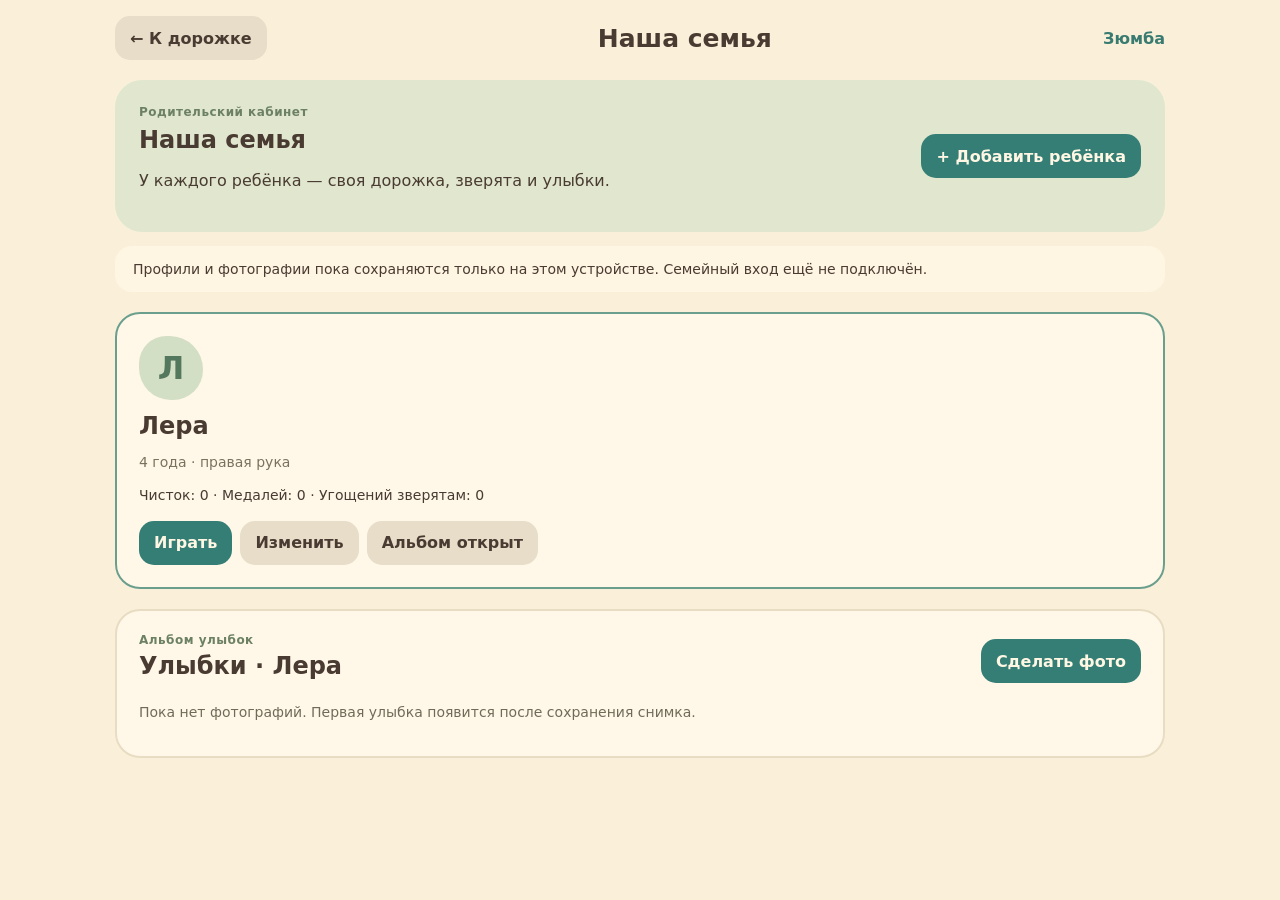
==== cabinet.html @ 2bf00438 "Add device family profiles and smile album with local cartoon photo effects" ====
<!doctype html><html lang="ru"><head><meta charset="utf-8"><meta name="viewport" content="width=device-width,initial-scale=1,viewport-fit=cover"><meta name="theme-color" content="#faf0d9"><title>Зюмба — наша семья</title><link rel="stylesheet" href="cabinet.css?v=14"></head><body><header><a href="./?v=14">← К дорожке</a><h1>Наша семья</h1><span>Зюмба</span></header><main>
<section class="welcome"><div><p class="eyebrow">Родительский кабинет</p><h2 id="family-title">Наша семья</h2><p>У каждого ребёнка — своя дорожка, зверята и улыбки.</p></div><button id="add-child" class="primary">+ Добавить ребёнка</button></section>
<p id="family-status" role="status" class="notice">Профили и фотографии пока сохраняются только на этом устройстве. Семейный вход ещё не подключён.</p><section id="children" class="children" aria-label="Дети"></section>
<section id="editor" class="card" hidden><h2 id="editor-title">Новый профиль</h2><form id="child-form"><label>Имя ребёнка<input id="child-name" required maxlength="30" autocomplete="off"></label><label>Возраст<input id="child-age" required type="number" min="2" max="7" value="4"></label><label>Какой рукой удобнее чистить?<select id="child-hand"><option value="right">Правой</option><option value="left">Левой</option><option value="both">Обеими / пока не знаем</option></select></label><div class="actions"><button class="primary" type="submit">Сохранить профиль</button><button id="cancel-edit" type="button">Отмена</button></div><p id="edit-status" role="status"></p></form></section>
<section class="card album"><div class="album-heading"><div><p class="eyebrow">Альбом улыбок</p><h2 id="album-title">Улыбки</h2></div><a class="primary" href="photo.html">Сделать фото</a></div><p id="album-status" role="status">Здесь будут подтверждённые фотографии выбранного ребёнка.</p><div id="album-grid"></div></section>
</main><script src="family.js?v=14"></script><script src="album.js?v=14"></script><script src="cabinet.js?v=14"></script></body></html>
---- cabinet.css ----
:root{font-family:ui-rounded,'Trebuchet MS',system-ui,sans-serif;color:#493b31;background:#faf0d9}*{box-sizing:border-box}body{margin:0;padding:16px max(18px,env(safe-area-inset-right)) 30px max(18px,env(safe-area-inset-left))}header,main{max-width:1050px;margin:auto}header{display:flex;align-items:center;justify-content:space-between;gap:12px;margin-bottom:20px}header span{font-weight:900;color:#397b71}h1{font-size:25px;margin:0}h2{font-size:24px;margin:5px 0 10px}.eyebrow{font-size:12px;letter-spacing:.04em;font-weight:800;color:#6c8163;margin:0}button,a{font:inherit;font-weight:750;border:0;border-radius:15px;padding:11px 15px;min-height:44px;background:#e7ddc8;color:#493b31;text-decoration:none;cursor:pointer;display:inline-flex;align-items:center;justify-content:center}button:focus-visible,a:focus-visible,input:focus-visible,select:focus-visible{outline:3px solid #4b958d;outline-offset:3px}.primary{background:#347e75;color:#fff7e4}.welcome{padding:24px;background:#e1e7cf;border-radius:27px;display:flex;align-items:center;justify-content:space-between;gap:15px}.welcome p{line-height:1.4}.notice{font-size:14px;background:#fff5e3;padding:13px 18px;border-radius:17px;line-height:1.45}.children{display:grid;grid-template-columns:repeat(auto-fit,minmax(255px,1fr));gap:16px;margin:20px 0}.child-card,.card{background:#fff8e9;border:2px solid #e8dcc2;border-radius:25px;padding:22px}.child-card.selected{border-color:#6b9f8d}.child-avatar{width:64px;height:64px;border-radius:43% 52% 47% 50%;display:grid;place-items:center;background:#d3dfc4;color:#54785d;font-size:32px;font-weight:900}.child-card h2{margin-top:12px}.child-meta{font-size:14px;color:#7a725e}.child-stats{font-size:14px;line-height:1.6;margin:14px 0}.actions{display:flex;gap:8px;flex-wrap:wrap}.card{margin-top:20px}form{display:grid;grid-template-columns:2fr 1fr 2fr;gap:14px}form label{display:grid;gap:8px;font-size:14px;font-weight:700}input,select{font:inherit;background:#fffdf4;color:#493b31;border:1px solid #d4c4a5;border-radius:12px;padding:10px;min-height:44px;width:100%}form .actions,form p{grid-column:1/-1}.album-heading{display:flex;align-items:center;justify-content:space-between;gap:12px}#album-status{font-size:14px;color:#706b59}#album-grid{display:grid;grid-template-columns:repeat(auto-fill,minmax(150px,1fr));gap:12px}figure{margin:0;padding:7px;background:#f4ebd8;border-radius:16px}figure img{width:100%;aspect-ratio:4/3;object-fit:cover;border-radius:11px}figcaption{font-size:12px;padding:6px 2px}figure a{font-size:12px;padding:7px 10px;min-height:36px}[hidden]{display:none!important}@media(max-width:600px){body{padding:12px}header span{display:none}h1{font-size:21px}.welcome{align-items:flex-start;flex-direction:column;padding:20px}form{grid-template-columns:1fr}.album-heading{align-items:flex-start}h2{font-size:22px}.card,.child-card{padding:17px}}

.album-photo{display:block;padding:0;min-height:0;background:transparent}.album-photo img{display:block;object-fit:contain}
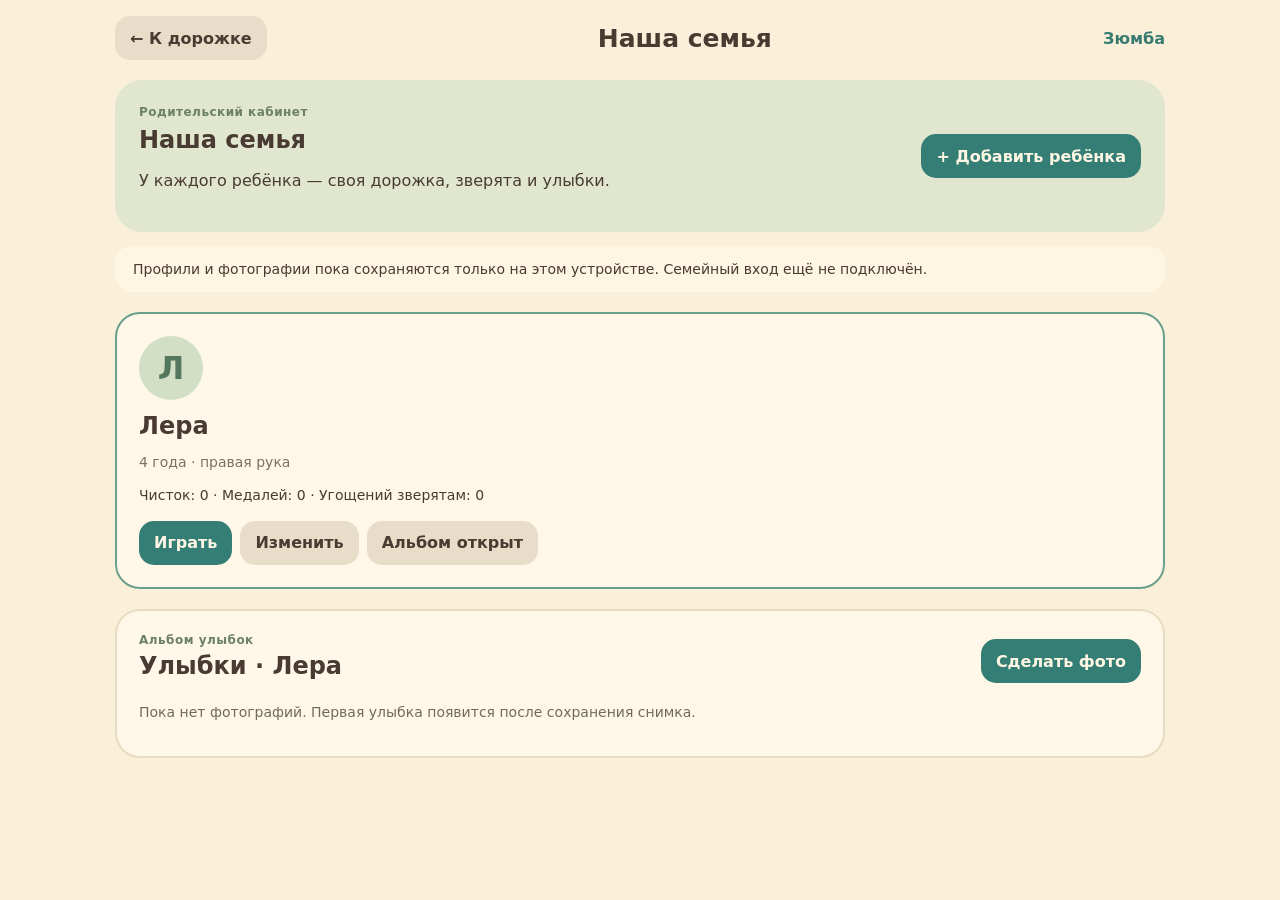
==== commit 27ddee6d: "Add recorded voice cues, daily golden rewards and adjustable profile photo crop" ====
--- a/cabinet.html
+++ b/cabinet.html
@@ -1,6 +1,6 @@
-<!doctype html><html lang="ru"><head><meta charset="utf-8"><meta name="viewport" content="width=device-width,initial-scale=1,viewport-fit=cover"><meta name="theme-color" content="#faf0d9"><title>Зюмба — наша семья</title><link rel="stylesheet" href="cabinet.css?v=14"></head><body><header><a href="./?v=14">← К дорожке</a><h1>Наша семья</h1><span>Зюмба</span></header><main>
+<!doctype html><html lang="ru"><head><meta charset="utf-8"><meta name="viewport" content="width=device-width,initial-scale=1,viewport-fit=cover"><meta name="theme-color" content="#faf0d9"><title>Зюмба — наша семья</title><link rel="stylesheet" href="cabinet.css?v=16"></head><body><header><a href="./?v=16">← К дорожке</a><h1>Наша семья</h1><span>Зюмба</span></header><main>
 <section class="welcome"><div><p class="eyebrow">Родительский кабинет</p><h2 id="family-title">Наша семья</h2><p>У каждого ребёнка — своя дорожка, зверята и улыбки.</p></div><button id="add-child" class="primary">+ Добавить ребёнка</button></section>
 <p id="family-status" role="status" class="notice">Профили и фотографии пока сохраняются только на этом устройстве. Семейный вход ещё не подключён.</p><section id="children" class="children" aria-label="Дети"></section>
-<section id="editor" class="card" hidden><h2 id="editor-title">Новый профиль</h2><form id="child-form"><label>Имя ребёнка<input id="child-name" required maxlength="30" autocomplete="off"></label><label>Возраст<input id="child-age" required type="number" min="2" max="7" value="4"></label><label>Какой рукой удобнее чистить?<select id="child-hand"><option value="right">Правой</option><option value="left">Левой</option><option value="both">Обеими / пока не знаем</option></select></label><div class="actions"><button class="primary" type="submit">Сохранить профиль</button><button id="cancel-edit" type="button">Отмена</button></div><p id="edit-status" role="status"></p></form></section>
+<section id="editor" class="card" hidden><h2 id="editor-title">Новый профиль</h2><form id="child-form"><label>Имя ребёнка<input id="child-name" required maxlength="30" autocomplete="off"></label><div class="avatar-editor"><div id="avatar-preview" class="child-avatar">☺</div><div><strong>Фото профиля</strong><p>Отдельно от альбома улыбок. В центре снимка должно быть лицо.</p><button id="choose-avatar" type="button">Загрузить / заменить фото</button><input id="avatar-file" type="file" accept="image/*" hidden></div></div><label>Дата рождения<input id="child-birthday" type="date" min="1900-01-01"><small>Поздравим в приложении в день рождения по Москве.</small></label><label>Возраст<input id="child-age" required type="number" min="0" max="130" value="4"><small>При указанной дате считаем автоматически.</small></label><label>Какой рукой удобнее чистить?<select id="child-hand"><option value="right">Правой</option><option value="left">Левой</option><option value="both">Обеими / пока не знаем</option></select></label><div class="actions"><button class="primary" type="submit">Сохранить профиль</button><button id="cancel-edit" type="button">Отмена</button></div><p id="edit-status" role="status"></p></form></section>
 <section class="card album"><div class="album-heading"><div><p class="eyebrow">Альбом улыбок</p><h2 id="album-title">Улыбки</h2></div><a class="primary" href="photo.html">Сделать фото</a></div><p id="album-status" role="status">Здесь будут подтверждённые фотографии выбранного ребёнка.</p><div id="album-grid"></div></section>
-</main><script src="family.js?v=14"></script><script src="album.js?v=14"></script><script src="cabinet.js?v=14"></script></body></html>
+</main><dialog id="avatar-crop" aria-labelledby="crop-title"><h2 id="crop-title">Выбери лицо для аватара</h2><p>Передвигай фотографию пальцем. В профиль попадёт только область внутри круга.</p><div class="crop-window"><canvas id="crop-canvas" width="320" height="320" tabindex="0" aria-label="Область аватара. Двигай фото пальцем или стрелками клавиатуры."></canvas><span class="crop-mask" aria-hidden="true"></span></div><label for="crop-zoom">Приблизить фото <output id="crop-percent">100%</output></label><input id="crop-zoom" type="range" min="100" max="500" value="100"><div class="actions"><button id="crop-save" class="primary">Выбрать область</button><button id="crop-cancel">Отмена</button></div></dialog><script src="family.js?v=16"></script><script src="avatar.js?v=16"></script><script src="album.js?v=16"></script><script src="avatar-crop.js?v=16"></script><script src="cabinet.js?v=16"></script></body></html>
--- a/cabinet.css
+++ b/cabinet.css
@@ -1,3 +1,9 @@
 :root{font-family:ui-rounded,'Trebuchet MS',system-ui,sans-serif;color:#493b31;background:#faf0d9}*{box-sizing:border-box}body{margin:0;padding:16px max(18px,env(safe-area-inset-right)) 30px max(18px,env(safe-area-inset-left))}header,main{max-width:1050px;margin:auto}header{display:flex;align-items:center;justify-content:space-between;gap:12px;margin-bottom:20px}header span{font-weight:900;color:#397b71}h1{font-size:25px;margin:0}h2{font-size:24px;margin:5px 0 10px}.eyebrow{font-size:12px;letter-spacing:.04em;font-weight:800;color:#6c8163;margin:0}button,a{font:inherit;font-weight:750;border:0;border-radius:15px;padding:11px 15px;min-height:44px;background:#e7ddc8;color:#493b31;text-decoration:none;cursor:pointer;display:inline-flex;align-items:center;justify-content:center}button:focus-visible,a:focus-visible,input:focus-visible,select:focus-visible{outline:3px solid #4b958d;outline-offset:3px}.primary{background:#347e75;color:#fff7e4}.welcome{padding:24px;background:#e1e7cf;border-radius:27px;display:flex;align-items:center;justify-content:space-between;gap:15px}.welcome p{line-height:1.4}.notice{font-size:14px;background:#fff5e3;padding:13px 18px;border-radius:17px;line-height:1.45}.children{display:grid;grid-template-columns:repeat(auto-fit,minmax(255px,1fr));gap:16px;margin:20px 0}.child-card,.card{background:#fff8e9;border:2px solid #e8dcc2;border-radius:25px;padding:22px}.child-card.selected{border-color:#6b9f8d}.child-avatar{width:64px;height:64px;border-radius:43% 52% 47% 50%;display:grid;place-items:center;background:#d3dfc4;color:#54785d;font-size:32px;font-weight:900}.child-card h2{margin-top:12px}.child-meta{font-size:14px;color:#7a725e}.child-stats{font-size:14px;line-height:1.6;margin:14px 0}.actions{display:flex;gap:8px;flex-wrap:wrap}.card{margin-top:20px}form{display:grid;grid-template-columns:2fr 1fr 2fr;gap:14px}form label{display:grid;gap:8px;font-size:14px;font-weight:700}input,select{font:inherit;background:#fffdf4;color:#493b31;border:1px solid #d4c4a5;border-radius:12px;padding:10px;min-height:44px;width:100%}form .actions,form p{grid-column:1/-1}.album-heading{display:flex;align-items:center;justify-content:space-between;gap:12px}#album-status{font-size:14px;color:#706b59}#album-grid{display:grid;grid-template-columns:repeat(auto-fill,minmax(150px,1fr));gap:12px}figure{margin:0;padding:7px;background:#f4ebd8;border-radius:16px}figure img{width:100%;aspect-ratio:4/3;object-fit:cover;border-radius:11px}figcaption{font-size:12px;padding:6px 2px}figure a{font-size:12px;padding:7px 10px;min-height:36px}[hidden]{display:none!important}@media(max-width:600px){body{padding:12px}header span{display:none}h1{font-size:21px}.welcome{align-items:flex-start;flex-direction:column;padding:20px}form{grid-template-columns:1fr}.album-heading{align-items:flex-start}h2{font-size:22px}.card,.child-card{padding:17px}}
 
 .album-photo{display:block;padding:0;min-height:0;background:transparent}.album-photo img{display:block;object-fit:contain}
+
+.child-avatar{overflow:hidden}.child-avatar img{width:100%;height:100%;object-fit:cover}.avatar-editor{grid-column:1/-1;display:flex;align-items:center;gap:20px}.avatar-editor .child-avatar{width:96px;height:96px;flex-shrink:0}.avatar-editor p,form small{font-size:14px;color:#716850}form small{display:block;margin-top:6px}.birthday-note{background:#f5df9c;border-radius:16px;padding:12px;color:#695333}
+
+#avatar-crop{width:min(460px,calc(100vw - 24px));max-height:calc(100dvh - 24px);overflow:auto;border:2px solid #d6c5a2;border-radius:25px;background:#fff8e9;color:#493b31;padding:20px}#avatar-crop::backdrop{background:#34483b99}#avatar-crop h2{font-size:22px}#avatar-crop p{font-size:14px;line-height:1.5}.crop-window{position:relative;width:min(100%,320px);aspect-ratio:1;margin:12px auto;border-radius:15px;overflow:hidden}#crop-canvas{display:block;width:100%;height:100%;touch-action:none;cursor:grab}.crop-mask{position:absolute;inset:0;pointer-events:none;background:radial-gradient(circle closest-side,transparent 98%,#fff9db 99%,#fff9db 100%,#35443ca6 101%)}#crop-zoom{padding:0;accent-color:#347e75}#crop-percent{float:right}#avatar-crop .actions{margin-top:12px}@media(orientation:landscape) and (max-height:500px){#avatar-crop{width:620px;display:grid;grid-template-columns:minmax(180px,240px) 1fr;column-gap:20px}#avatar-crop:not([open]){display:none}#avatar-crop .crop-window{grid-column:1;grid-row:1/6;margin:0}#avatar-crop h2,#avatar-crop p,#avatar-crop label,#avatar-crop input,#avatar-crop .actions{grid-column:2}}
+
+.child-avatar{border-radius:50%}
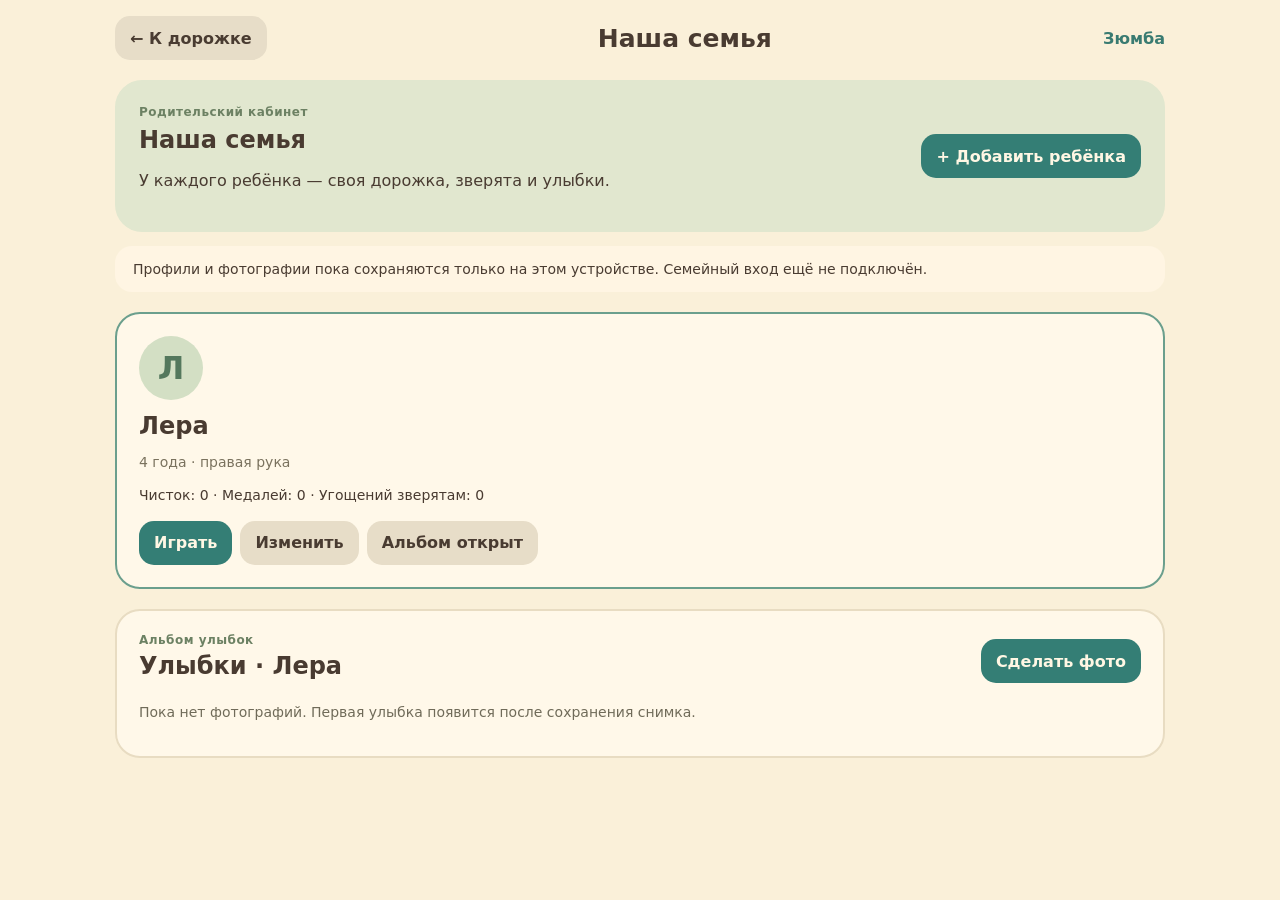
==== commit 8e2d075e: "Remove redundant chewing surface voice cues on every side" ====
--- a/cabinet.html
+++ b/cabinet.html
@@ -1,6 +1,6 @@
-<!doctype html><html lang="ru"><head><meta charset="utf-8"><meta name="viewport" content="width=device-width,initial-scale=1,viewport-fit=cover"><meta name="theme-color" content="#faf0d9"><title>Зюмба — наша семья</title><link rel="stylesheet" href="cabinet.css?v=16"></head><body><header><a href="./?v=16">← К дорожке</a><h1>Наша семья</h1><span>Зюмба</span></header><main>
+<!doctype html><html lang="ru"><head><meta charset="utf-8"><meta name="viewport" content="width=device-width,initial-scale=1,viewport-fit=cover"><meta name="theme-color" content="#faf0d9"><title>Зюмба — наша семья</title><link rel="stylesheet" href="cabinet.css?v=18"></head><body><header><a href="./?v=18">← К дорожке</a><h1>Наша семья</h1><span>Зюмба</span></header><main>
 <section class="welcome"><div><p class="eyebrow">Родительский кабинет</p><h2 id="family-title">Наша семья</h2><p>У каждого ребёнка — своя дорожка, зверята и улыбки.</p></div><button id="add-child" class="primary">+ Добавить ребёнка</button></section>
 <p id="family-status" role="status" class="notice">Профили и фотографии пока сохраняются только на этом устройстве. Семейный вход ещё не подключён.</p><section id="children" class="children" aria-label="Дети"></section>
 <section id="editor" class="card" hidden><h2 id="editor-title">Новый профиль</h2><form id="child-form"><label>Имя ребёнка<input id="child-name" required maxlength="30" autocomplete="off"></label><div class="avatar-editor"><div id="avatar-preview" class="child-avatar">☺</div><div><strong>Фото профиля</strong><p>Отдельно от альбома улыбок. В центре снимка должно быть лицо.</p><button id="choose-avatar" type="button">Загрузить / заменить фото</button><input id="avatar-file" type="file" accept="image/*" hidden></div></div><label>Дата рождения<input id="child-birthday" type="date" min="1900-01-01"><small>Поздравим в приложении в день рождения по Москве.</small></label><label>Возраст<input id="child-age" required type="number" min="0" max="130" value="4"><small>При указанной дате считаем автоматически.</small></label><label>Какой рукой удобнее чистить?<select id="child-hand"><option value="right">Правой</option><option value="left">Левой</option><option value="both">Обеими / пока не знаем</option></select></label><div class="actions"><button class="primary" type="submit">Сохранить профиль</button><button id="cancel-edit" type="button">Отмена</button></div><p id="edit-status" role="status"></p></form></section>
 <section class="card album"><div class="album-heading"><div><p class="eyebrow">Альбом улыбок</p><h2 id="album-title">Улыбки</h2></div><a class="primary" href="photo.html">Сделать фото</a></div><p id="album-status" role="status">Здесь будут подтверждённые фотографии выбранного ребёнка.</p><div id="album-grid"></div></section>
-</main><dialog id="avatar-crop" aria-labelledby="crop-title"><h2 id="crop-title">Выбери лицо для аватара</h2><p>Передвигай фотографию пальцем. В профиль попадёт только область внутри круга.</p><div class="crop-window"><canvas id="crop-canvas" width="320" height="320" tabindex="0" aria-label="Область аватара. Двигай фото пальцем или стрелками клавиатуры."></canvas><span class="crop-mask" aria-hidden="true"></span></div><label for="crop-zoom">Приблизить фото <output id="crop-percent">100%</output></label><input id="crop-zoom" type="range" min="100" max="500" value="100"><div class="actions"><button id="crop-save" class="primary">Выбрать область</button><button id="crop-cancel">Отмена</button></div></dialog><script src="family.js?v=16"></script><script src="avatar.js?v=16"></script><script src="album.js?v=16"></script><script src="avatar-crop.js?v=16"></script><script src="cabinet.js?v=16"></script></body></html>
+</main><dialog id="avatar-crop" aria-labelledby="crop-title"><h2 id="crop-title">Выбери лицо для аватара</h2><p>Передвигай фотографию пальцем. В профиль попадёт только область внутри круга.</p><div class="crop-window"><canvas id="crop-canvas" width="320" height="320" tabindex="0" aria-label="Область аватара. Двигай фото пальцем или стрелками клавиатуры."></canvas><span class="crop-mask" aria-hidden="true"></span></div><label for="crop-zoom">Приблизить фото <output id="crop-percent">100%</output></label><input id="crop-zoom" type="range" min="100" max="500" value="100"><div class="actions"><button id="crop-save" class="primary">Выбрать область</button><button id="crop-cancel">Отмена</button></div></dialog><script src="family.js?v=18"></script><script src="avatar.js?v=18"></script><script src="album.js?v=18"></script><script src="avatar-crop.js?v=18"></script><script src="cabinet.js?v=18"></script></body></html>
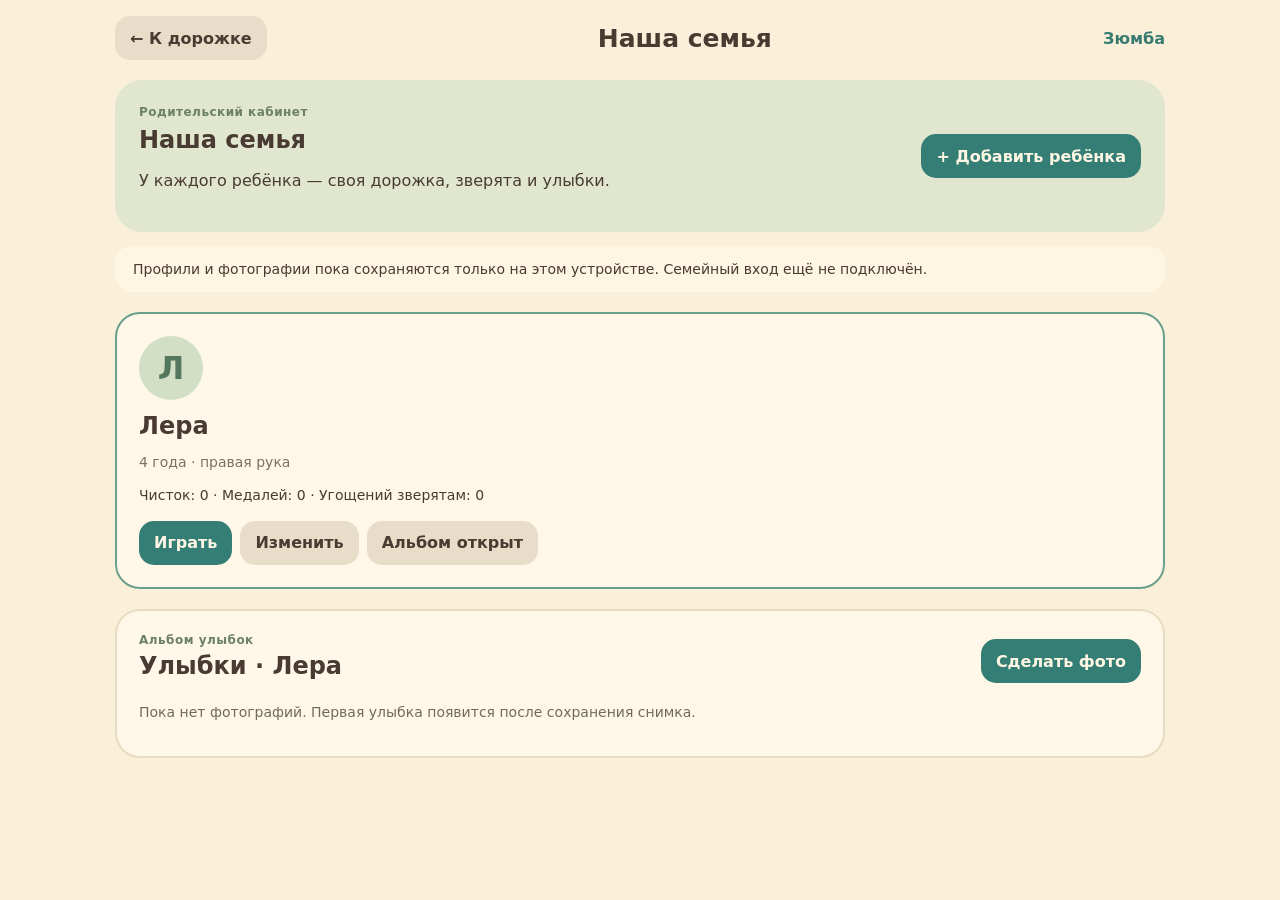
==== commit 98154535: "Add monthly park scenes and fresh winter wardrobe feeding progression" ====
--- a/cabinet.html
+++ b/cabinet.html
@@ -1,6 +1,6 @@
-<!doctype html><html lang="ru"><head><meta charset="utf-8"><meta name="viewport" content="width=device-width,initial-scale=1,viewport-fit=cover"><meta name="theme-color" content="#faf0d9"><title>Зюмба — наша семья</title><link rel="stylesheet" href="cabinet.css?v=18"></head><body><header><a href="./?v=18">← К дорожке</a><h1>Наша семья</h1><span>Зюмба</span></header><main>
+<!doctype html><html lang="ru"><head><meta charset="utf-8"><meta name="viewport" content="width=device-width,initial-scale=1,viewport-fit=cover"><meta name="theme-color" content="#faf0d9"><title>Зюмба — наша семья</title><link rel="stylesheet" href="cabinet.css?v=20"></head><body><header><a href="./?v=20">← К дорожке</a><h1>Наша семья</h1><span>Зюмба</span></header><main>
 <section class="welcome"><div><p class="eyebrow">Родительский кабинет</p><h2 id="family-title">Наша семья</h2><p>У каждого ребёнка — своя дорожка, зверята и улыбки.</p></div><button id="add-child" class="primary">+ Добавить ребёнка</button></section>
 <p id="family-status" role="status" class="notice">Профили и фотографии пока сохраняются только на этом устройстве. Семейный вход ещё не подключён.</p><section id="children" class="children" aria-label="Дети"></section>
 <section id="editor" class="card" hidden><h2 id="editor-title">Новый профиль</h2><form id="child-form"><label>Имя ребёнка<input id="child-name" required maxlength="30" autocomplete="off"></label><div class="avatar-editor"><div id="avatar-preview" class="child-avatar">☺</div><div><strong>Фото профиля</strong><p>Отдельно от альбома улыбок. В центре снимка должно быть лицо.</p><button id="choose-avatar" type="button">Загрузить / заменить фото</button><input id="avatar-file" type="file" accept="image/*" hidden></div></div><label>Дата рождения<input id="child-birthday" type="date" min="1900-01-01"><small>Поздравим в приложении в день рождения по Москве.</small></label><label>Возраст<input id="child-age" required type="number" min="0" max="130" value="4"><small>При указанной дате считаем автоматически.</small></label><label>Какой рукой удобнее чистить?<select id="child-hand"><option value="right">Правой</option><option value="left">Левой</option><option value="both">Обеими / пока не знаем</option></select></label><div class="actions"><button class="primary" type="submit">Сохранить профиль</button><button id="cancel-edit" type="button">Отмена</button></div><p id="edit-status" role="status"></p></form></section>
 <section class="card album"><div class="album-heading"><div><p class="eyebrow">Альбом улыбок</p><h2 id="album-title">Улыбки</h2></div><a class="primary" href="photo.html">Сделать фото</a></div><p id="album-status" role="status">Здесь будут подтверждённые фотографии выбранного ребёнка.</p><div id="album-grid"></div></section>
-</main><dialog id="avatar-crop" aria-labelledby="crop-title"><h2 id="crop-title">Выбери лицо для аватара</h2><p>Передвигай фотографию пальцем. В профиль попадёт только область внутри круга.</p><div class="crop-window"><canvas id="crop-canvas" width="320" height="320" tabindex="0" aria-label="Область аватара. Двигай фото пальцем или стрелками клавиатуры."></canvas><span class="crop-mask" aria-hidden="true"></span></div><label for="crop-zoom">Приблизить фото <output id="crop-percent">100%</output></label><input id="crop-zoom" type="range" min="100" max="500" value="100"><div class="actions"><button id="crop-save" class="primary">Выбрать область</button><button id="crop-cancel">Отмена</button></div></dialog><script src="family.js?v=18"></script><script src="avatar.js?v=18"></script><script src="album.js?v=18"></script><script src="avatar-crop.js?v=18"></script><script src="cabinet.js?v=18"></script></body></html>
+</main><dialog id="avatar-crop" aria-labelledby="crop-title"><h2 id="crop-title">Выбери лицо для аватара</h2><p>Передвигай фотографию пальцем. В профиль попадёт только область внутри круга.</p><div class="crop-window"><canvas id="crop-canvas" width="320" height="320" tabindex="0" aria-label="Область аватара. Двигай фото пальцем или стрелками клавиатуры."></canvas><span class="crop-mask" aria-hidden="true"></span></div><label for="crop-zoom">Приблизить фото <output id="crop-percent">100%</output></label><input id="crop-zoom" type="range" min="100" max="500" value="100"><div class="actions"><button id="crop-save" class="primary">Выбрать область</button><button id="crop-cancel">Отмена</button></div></dialog><script src="family.js?v=20"></script><script src="avatar.js?v=20"></script><script src="album.js?v=20"></script><script src="avatar-crop.js?v=20"></script><script src="cabinet.js?v=20"></script></body></html>
